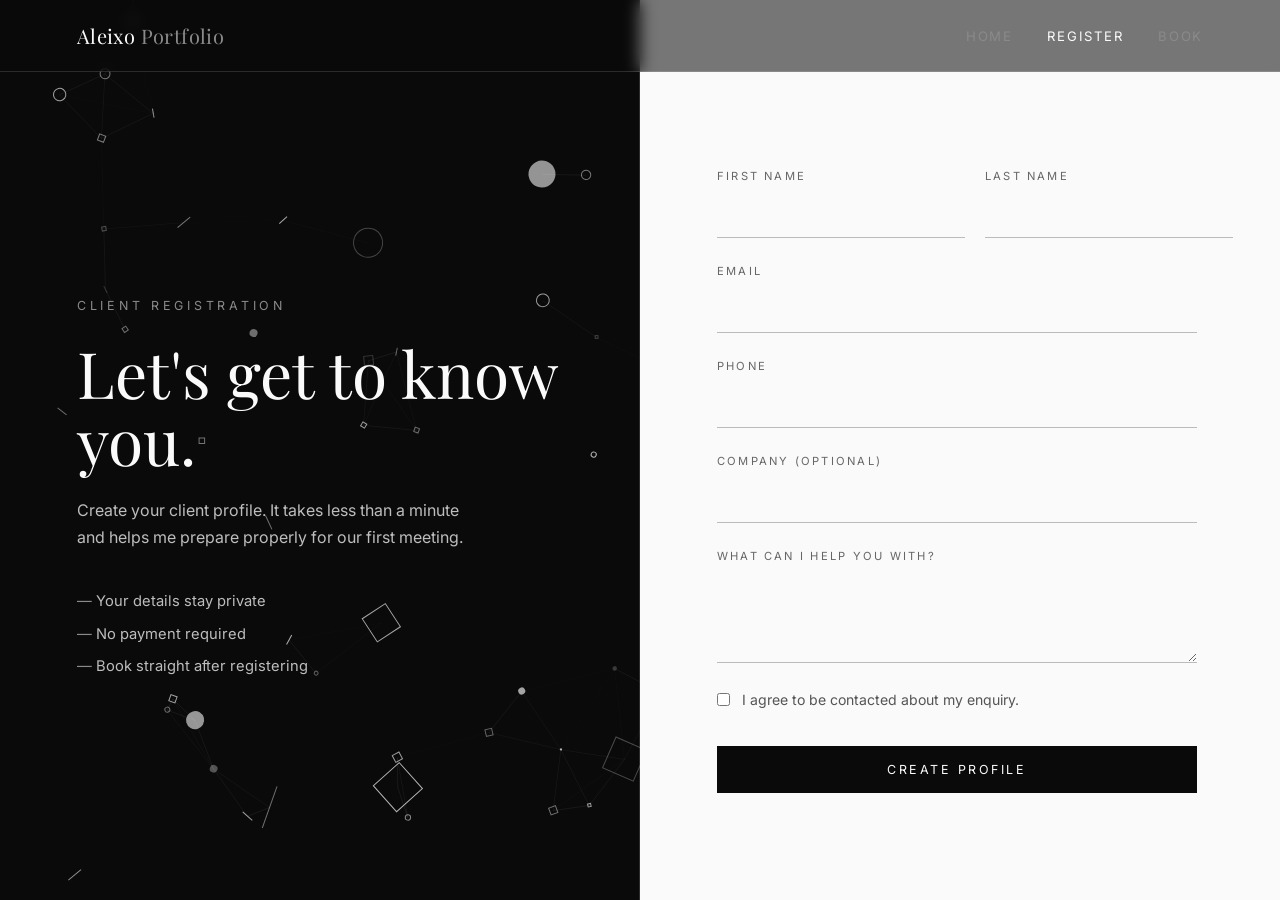
==== register.html @ 05cb5344 "Add files via upload" ====
<!DOCTYPE html>
<html lang="en">
<head>
<meta charset="UTF-8">
<meta name="viewport" content="width=device-width, initial-scale=1.0">
<title>Register — Aleixo Portfolio</title>
<link rel="preconnect" href="https://fonts.googleapis.com">
<link href="https://fonts.googleapis.com/css2?family=Inter:wght@300;400;500&family=Playfair+Display:ital@0;1&display=swap" rel="stylesheet">
<link rel="stylesheet" href="style.css">
</head>
<body>
<canvas id="gravity" aria-hidden="true"></canvas>

<nav class="nav">
  <a href="index.html" class="logo">Aleixo <span>Portfolio</span></a>
  <button class="burger" aria-label="Menu">☰</button>
  <ul>
    <li><a href="index.html">Home</a></li>
    <li><a href="register.html" class="active">Register</a></li>
    <li><a href="booking.html">Book</a></li>
  </ul>
</nav>

<main class="page">
  <div class="side">
    <div class="eyebrow">Client registration</div>
    <h1>Let's get to know you.</h1>
    <p>Create your client profile. It takes less than a minute and helps me prepare properly for our first meeting.</p>
    <ul>
      <li>Your details stay private</li>
      <li>No payment required</li>
      <li>Book straight after registering</li>
    </ul>
  </div>
  <div class="formwrap">
    <form data-subject="New client registration — Aleixo Portfolio"
          data-thanks="Your registration has been received. You can now book your first appointment.">
      <div class="row">
        <div class="field"><label for="first">First name</label><input id="first" name="first_name" required autocomplete="given-name"></div>
        <div class="field"><label for="last">Last name</label><input id="last" name="last_name" required autocomplete="family-name"></div>
      </div>
      <div class="field"><label for="email">Email</label><input id="email" type="email" name="email" required autocomplete="email"></div>
      <div class="field"><label for="phone">Phone</label><input id="phone" type="tel" name="phone" required autocomplete="tel" pattern="[0-9+()\s-]{7,}"></div>
      <div class="field"><label for="company">Company (optional)</label><input id="company" name="company" autocomplete="organization"></div>
      <div class="field"><label for="notes">What can I help you with?</label><textarea id="notes" name="notes"></textarea></div>
      <div class="field check"><input type="checkbox" id="consent" name="consent" value="yes" required><span>I agree to be contacted about my enquiry.</span></div>
      <button type="submit" class="btn">Create profile</button>
      <div class="error" role="alert"></div>
    </form>
  </div>
</main>

<script src="gravity.js"></script>
<script src="forms.js"></script>
</body>
</html>
---- style.css ----
:root{
  --black:#0a0a0a; --white:#fafafa; --grey:#8a8a8a; --line:rgba(255,255,255,.14);
  --font:'Inter',system-ui,-apple-system,Segoe UI,Roboto,sans-serif;
  --serif:'Playfair Display',Georgia,serif;
}
*{box-sizing:border-box;margin:0;padding:0}
html,body{background:var(--black);color:var(--white);font-family:var(--font);-webkit-font-smoothing:antialiased}
a{color:inherit;text-decoration:none}

/* NAV */
.nav{position:fixed;inset:0 0 auto 0;z-index:10;display:flex;justify-content:space-between;align-items:center;
  padding:22px 6vw;backdrop-filter:blur(8px);background:rgba(10,10,10,.55);border-bottom:1px solid var(--line)}
.logo{font-family:var(--serif);font-size:1.25rem;letter-spacing:.02em}
.logo span{color:var(--grey)}
.nav ul{display:flex;gap:34px;list-style:none;font-size:.82rem;letter-spacing:.14em;text-transform:uppercase}
.nav ul a{color:var(--grey);transition:color .2s}
.nav ul a:hover,.nav ul a.active{color:var(--white)}
.burger{display:none;background:none;border:0;color:var(--white);font-size:1.4rem;cursor:pointer}

/* HERO */
#gravity{position:fixed;inset:0;z-index:0;display:block}
.hero{position:relative;z-index:1;min-height:100vh;display:flex;flex-direction:column;justify-content:center;padding:0 6vw;pointer-events:none}
.hero > *{pointer-events:auto}
.eyebrow{font-size:.78rem;letter-spacing:.3em;text-transform:uppercase;color:var(--grey);margin-bottom:26px}
.hero h1{font-family:var(--serif);font-weight:400;font-size:clamp(2.8rem,8vw,7rem);line-height:1.02;max-width:12ch}
.hero h1 em{font-style:italic;color:var(--grey)}
.hero p{max-width:46ch;margin-top:28px;color:#c9c9c9;line-height:1.7;font-size:1.05rem}
.cta{display:flex;gap:16px;margin-top:44px;flex-wrap:wrap}
.btn{display:inline-block;padding:15px 34px;border:1px solid var(--white);font-size:.78rem;letter-spacing:.2em;
  text-transform:uppercase;transition:background .25s,color .25s;cursor:pointer;font-family:var(--font)}
.btn.solid{background:var(--white);color:var(--black)}
.btn:hover{background:var(--white);color:var(--black)}
.btn.solid:hover{background:transparent;color:var(--white)}
.scroll-hint{position:absolute;bottom:34px;left:6vw;font-size:.7rem;letter-spacing:.3em;color:var(--grey);text-transform:uppercase}

/* SECTIONS */
section.block{position:relative;z-index:1;background:var(--white);color:var(--black);padding:120px 6vw}
.block h2{font-family:var(--serif);font-weight:400;font-size:clamp(2rem,4vw,3.2rem);margin-bottom:60px}
.grid{display:grid;grid-template-columns:repeat(auto-fit,minmax(240px,1fr));gap:1px;background:#ddd;border:1px solid #ddd}
.card{background:var(--white);padding:42px 34px}
.card .num{font-size:.75rem;letter-spacing:.2em;color:var(--grey)}
.card h3{font-family:var(--serif);font-weight:400;font-size:1.5rem;margin:18px 0 12px}
.card p{color:#555;line-height:1.7;font-size:.95rem}
.band{position:relative;z-index:1;background:var(--black);text-align:center;padding:110px 6vw;border-top:1px solid var(--line)}
.band h2{font-family:var(--serif);font-weight:400;font-size:clamp(2rem,4vw,3rem);margin-bottom:34px}
footer{position:relative;z-index:1;background:var(--black);border-top:1px solid var(--line);padding:30px 6vw;
  display:flex;justify-content:space-between;color:var(--grey);font-size:.8rem;flex-wrap:wrap;gap:10px}

/* FORM PAGES */
.page{position:relative;z-index:1;min-height:100vh;display:grid;grid-template-columns:1fr 1fr}
.page .side{padding:160px 6vw 80px;display:flex;flex-direction:column;justify-content:center;border-right:1px solid var(--line)}
.page .side h1{font-family:var(--serif);font-weight:400;font-size:clamp(2.4rem,5vw,4.4rem);line-height:1.05}
.page .side p{color:#bdbdbd;margin-top:24px;line-height:1.7;max-width:40ch}
.page .side ul{margin-top:34px;list-style:none;color:#bdbdbd;line-height:2.2;font-size:.92rem}
.page .side ul li::before{content:"— ";color:var(--grey)}
.page .formwrap{background:var(--white);color:var(--black);padding:160px 6vw 80px;display:flex;align-items:center}
form{width:100%;max-width:480px}
.row{display:grid;grid-template-columns:1fr 1fr;gap:20px}
.field{margin-bottom:26px;display:flex;flex-direction:column}
label{font-size:.7rem;letter-spacing:.2em;text-transform:uppercase;color:#666;margin-bottom:10px}
input,select,textarea{font-family:var(--font);font-size:1rem;padding:12px 0;border:0;border-bottom:1px solid #bbb;
  background:transparent;color:var(--black);outline:none;transition:border-color .2s;border-radius:0}
input:focus,select:focus,textarea:focus{border-bottom-color:var(--black)}
textarea{resize:vertical;min-height:90px}
.check{flex-direction:row;align-items:flex-start;gap:12px;font-size:.88rem;color:#555;line-height:1.5}
.check input{margin-top:4px;accent-color:#000}
form .btn{width:100%;background:var(--black);color:var(--white);border-color:var(--black);margin-top:10px}
form .btn:hover{background:transparent;color:var(--black)}
.slots{display:grid;grid-template-columns:repeat(4,1fr);gap:8px}
.slots label{margin:0}
.slots input{display:none}
.slots span{display:block;text-align:center;padding:11px 0;border:1px solid #ccc;font-size:.85rem;cursor:pointer;
  letter-spacing:.05em;color:#222;text-transform:none;transition:all .15s}
.slots input:checked + span{background:var(--black);color:var(--white);border-color:var(--black)}
.slots span:hover{border-color:var(--black)}
.error{color:#b00020;font-size:.8rem;margin-top:6px;min-height:1em}

@media (max-width:860px){
  .nav ul{display:none;position:absolute;top:100%;left:0;right:0;flex-direction:column;gap:0;background:var(--black);border-bottom:1px solid var(--line)}
  .nav ul.open{display:flex}
  .nav ul li a{display:block;padding:18px 6vw;border-top:1px solid var(--line)}
  .burger{display:block}
  .page{grid-template-columns:1fr}
  .page .side{padding:130px 6vw 50px;border-right:0}
  .page .formwrap{padding:60px 6vw}
  .row{grid-template-columns:1fr}
  .slots{grid-template-columns:repeat(3,1fr)}
}
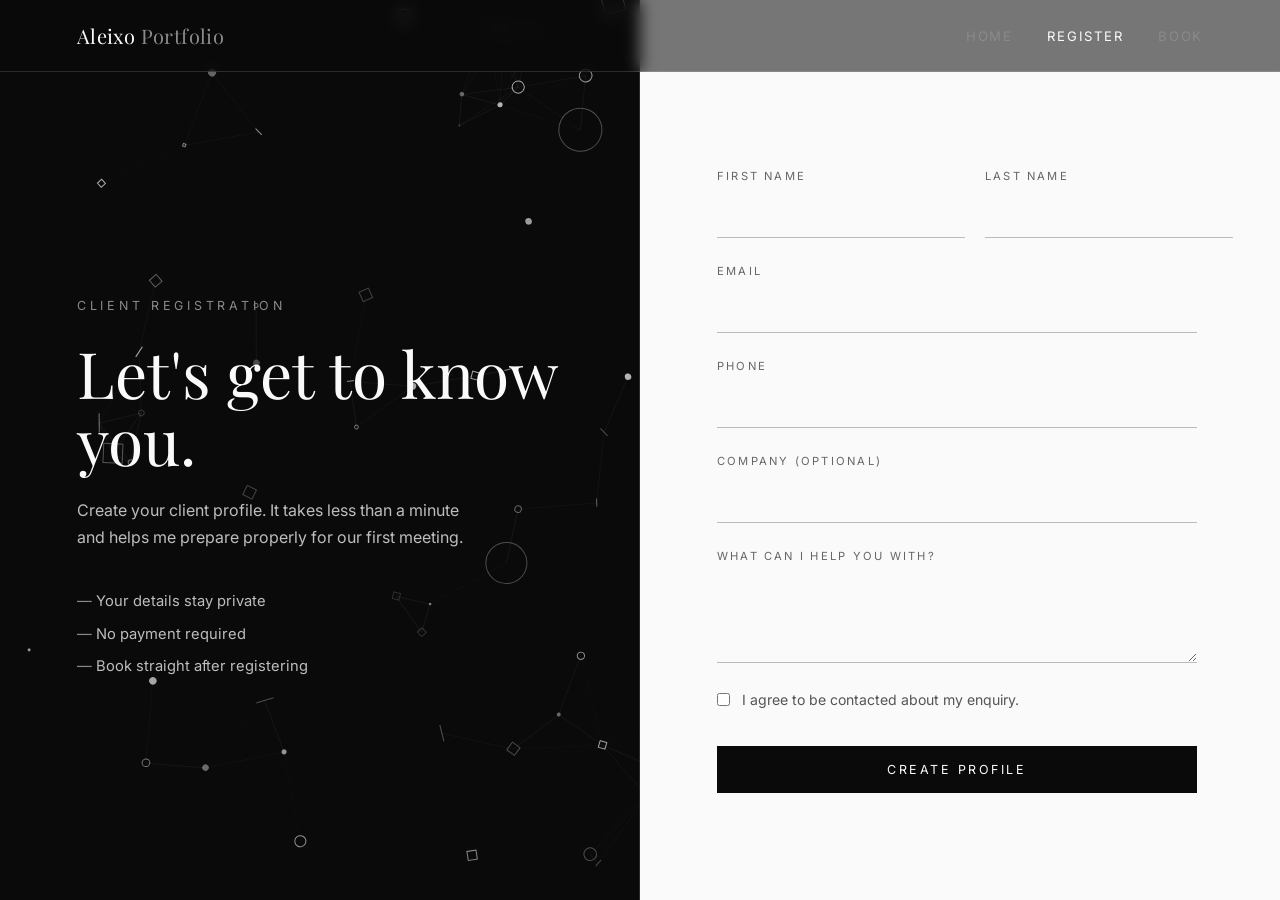
==== commit 415f0eec: "Add files via upload" ====
--- a/register.html
+++ b/register.html
@@ -33,7 +33,7 @@
     </ul>
   </div>
   <div class="formwrap">
-    <form data-subject="New client registration — Aleixo Portfolio"
+    <form data-table="clients" data-subject="New client registration — Aleixo Portfolio"
           data-thanks="Your registration has been received. You can now book your first appointment.">
       <div class="row">
         <div class="field"><label for="first">First name</label><input id="first" name="first_name" required autocomplete="given-name"></div>
@@ -51,6 +51,8 @@
 </main>
 
 <script src="gravity.js"></script>
+<!-- Skybase: saves submissions into the Aleixo Portfolio database -->
+<script src="http://127.0.0.1:4000/skybase.js" data-project="sb_tjvqwh2vzu" data-key="pk_46y786y6yufed6hjcrfx"></script>
 <script src="forms.js"></script>
 </body>
 </html>
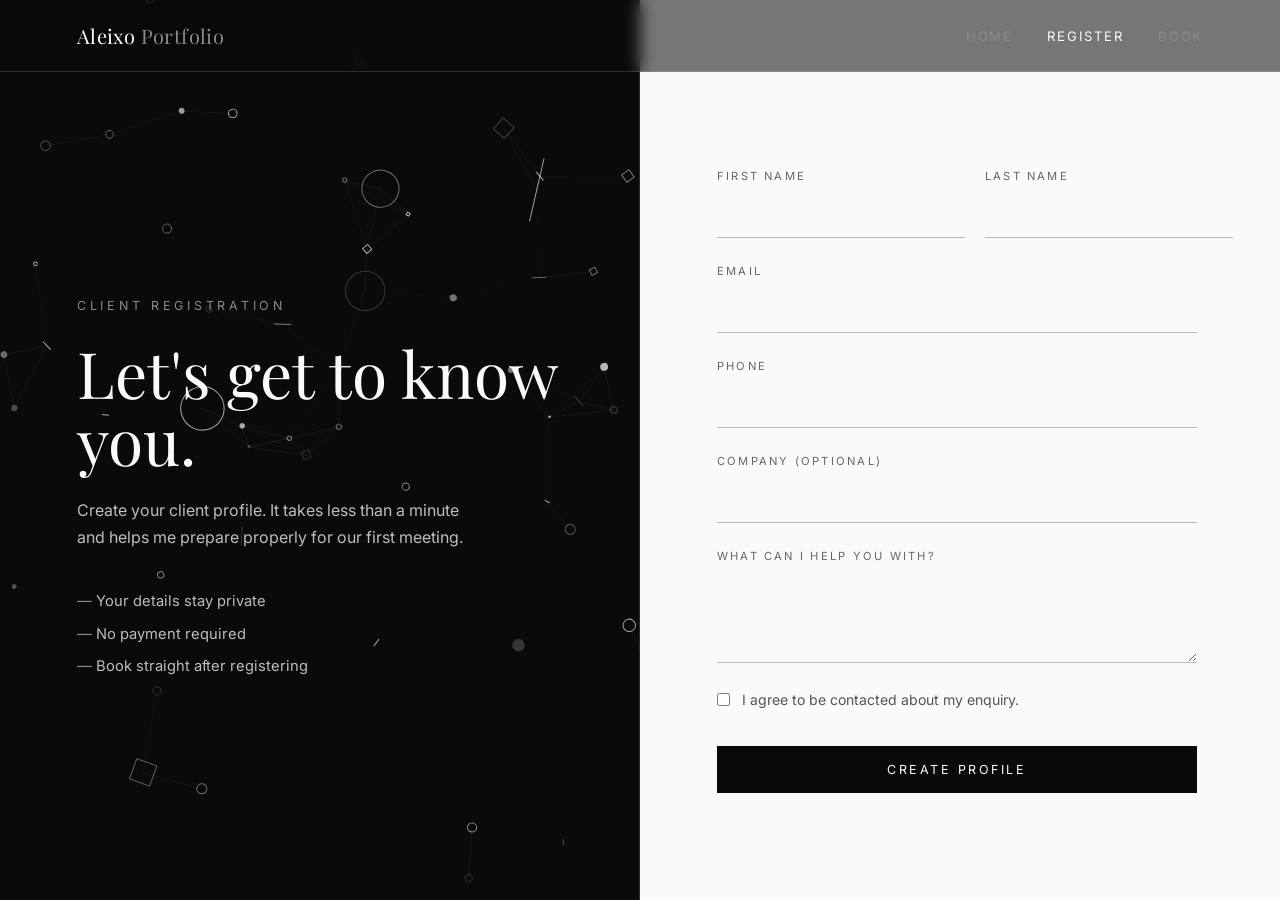
==== commit 8f69f7b6: "Add files via upload" ====
--- a/register.html
+++ b/register.html
@@ -33,7 +33,7 @@
     </ul>
   </div>
   <div class="formwrap">
-    <form data-table="clients" data-subject="New client registration — Aleixo Portfolio"
+    <form data-skybase="clients" data-table="clients" data-subject="New client registration — Aleixo Portfolio"
           data-thanks="Your registration has been received. You can now book your first appointment.">
       <div class="row">
         <div class="field"><label for="first">First name</label><input id="first" name="first_name" required autocomplete="given-name"></div>
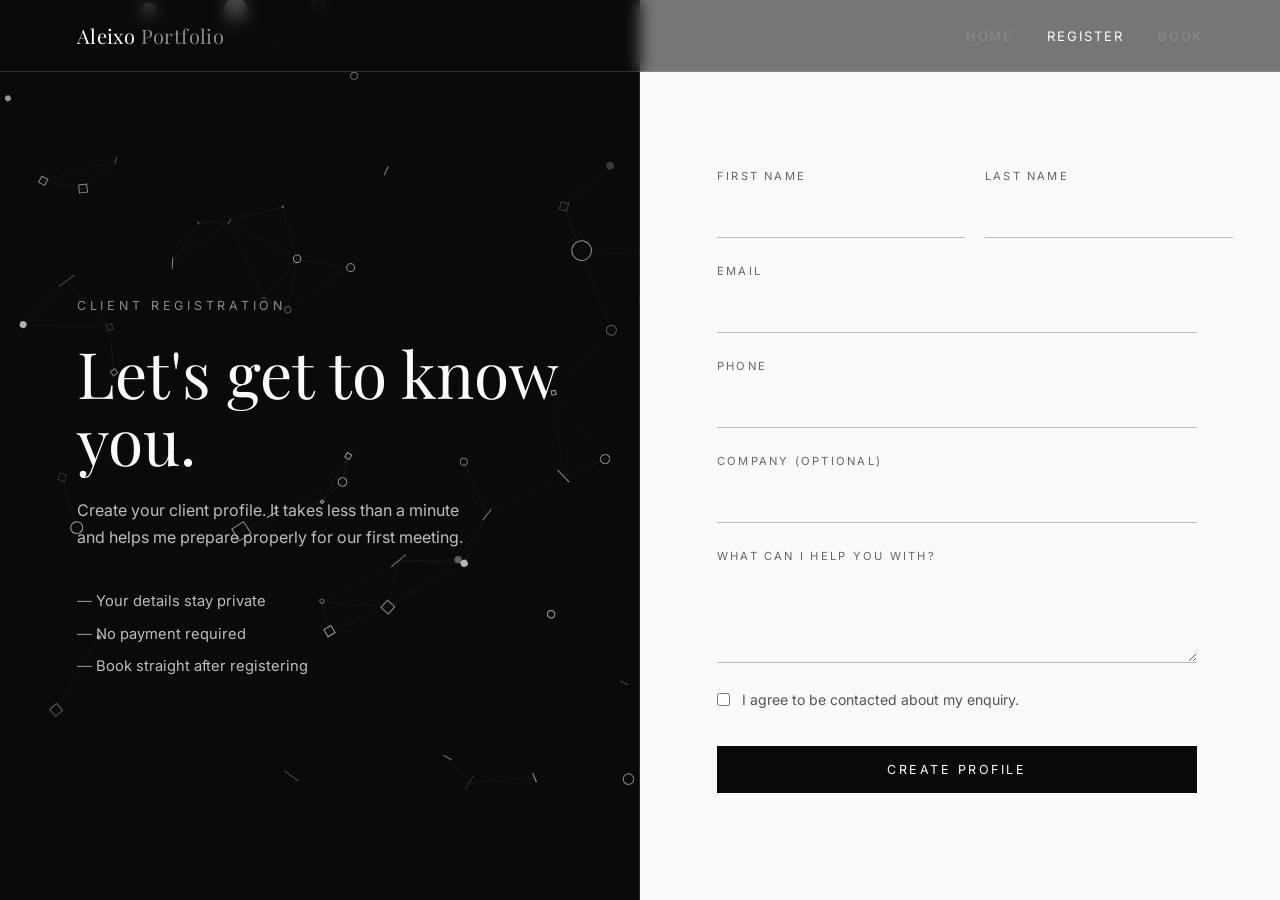
==== commit fc651045: "Add files via upload" ====
--- a/register.html
+++ b/register.html
@@ -40,7 +40,7 @@
         <div class="field"><label for="last">Last name</label><input id="last" name="last_name" required autocomplete="family-name"></div>
       </div>
       <div class="field"><label for="email">Email</label><input id="email" type="email" name="email" required autocomplete="email"></div>
-      <div class="field"><label for="phone">Phone</label><input id="phone" type="tel" name="phone" required autocomplete="tel" pattern="[0-9+()\s-]{7,}"></div>
+      <div class="field"><label for="phone">Phone</label><input id="phone" type="tel" name="phone" required autocomplete="tel" pattern="[0-9+\(\)\s\-]{7,}"></div>
       <div class="field"><label for="company">Company (optional)</label><input id="company" name="company" autocomplete="organization"></div>
       <div class="field"><label for="notes">What can I help you with?</label><textarea id="notes" name="notes"></textarea></div>
       <div class="field check"><input type="checkbox" id="consent" name="consent" value="yes" required><span>I agree to be contacted about my enquiry.</span></div>
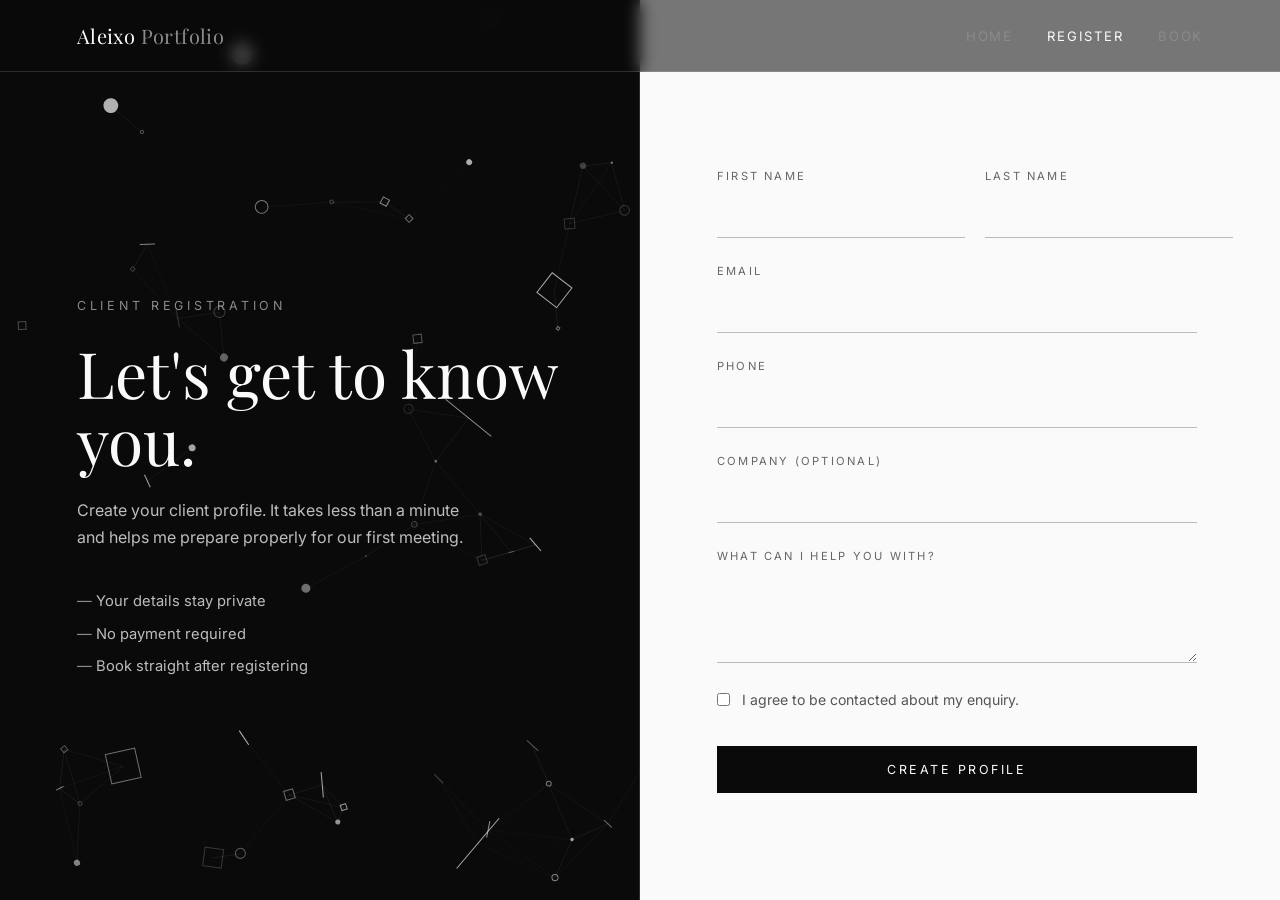
==== commit 546b6d5c: "Add files via upload" ====
--- a/register.html
+++ b/register.html
@@ -52,7 +52,7 @@
 
 <script src="gravity.js"></script>
 <!-- Skybase: saves submissions into the Aleixo Portfolio database -->
-<script src="http://127.0.0.1:4000/skybase.js" data-project="sb_tjvqwh2vzu" data-key="pk_46y786y6yufed6hjcrfx"></script>
+<script src="http://127.0.0.1:4000/skybase.js" data-project="sb_xp7ztt3jmj" data-key="pk_nyuvjsyb539cy6w9zksk"></script>
 <script src="forms.js"></script>
 </body>
 </html>
